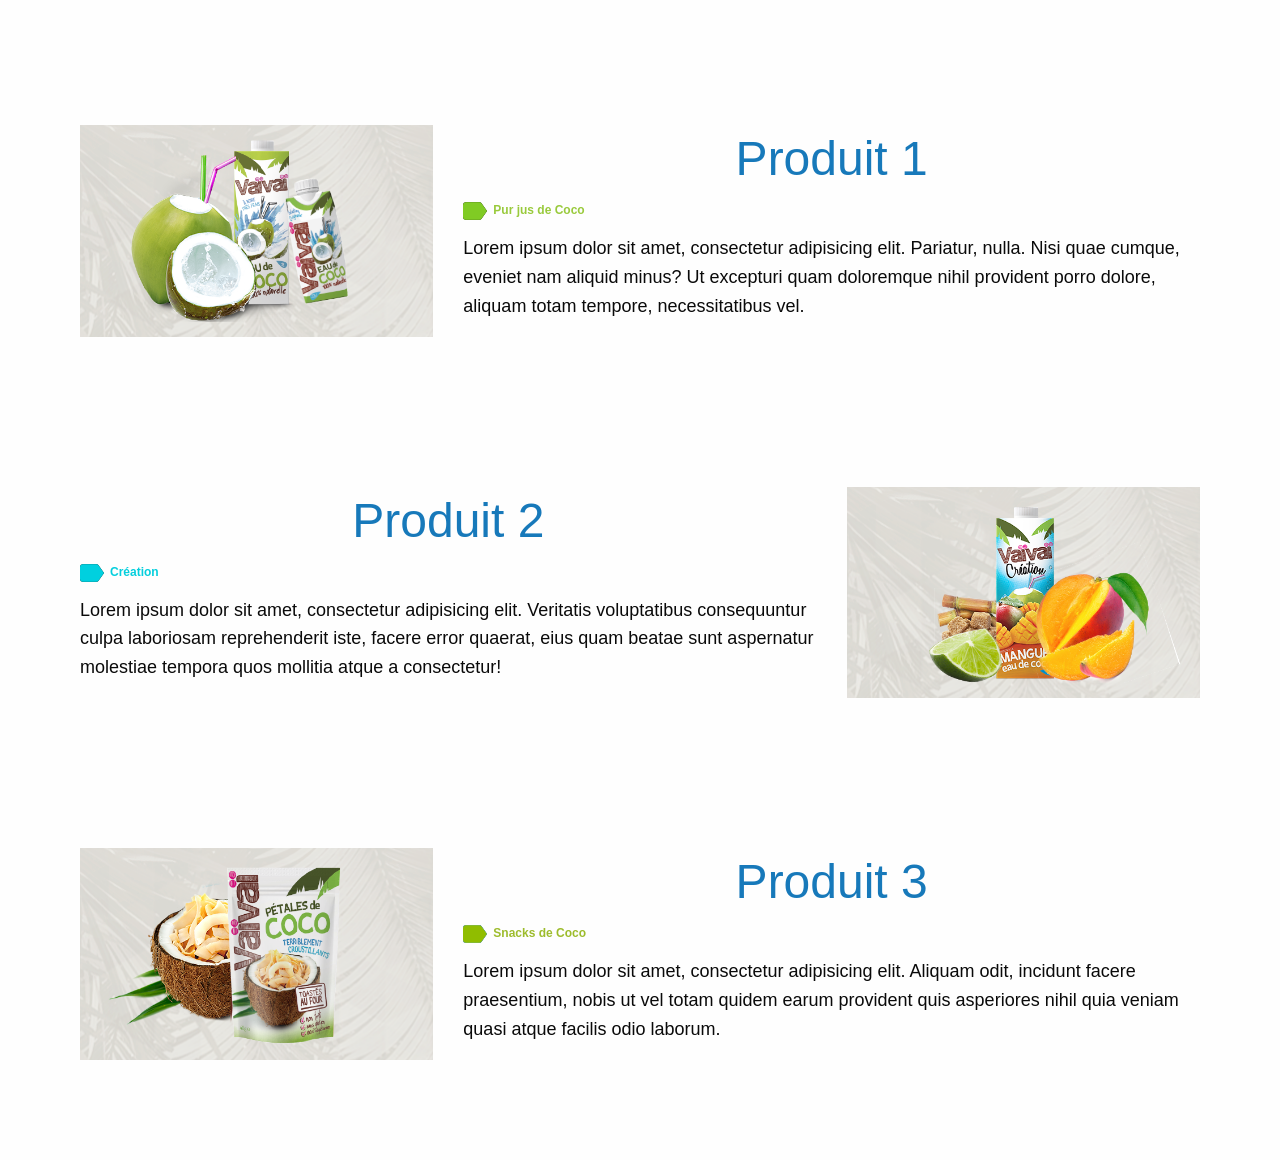
==== page_produits/index.html @ 3ae0cecc "Add files via upload" ====
<!DOCTYPE html>
<html lang="fr" >
	<head>
		<meta charset="utf-8" />
		<meta http-equiv="x-ua-compatible" content="ie=edge" >
		<meta name="viewport" content="width=device-width, initial-scale=1.0" />
		<title>Nos Produits à base de Noix de Coco</title>
		<link rel="stylesheet" href="styles/foundation.min.css" />
		<link rel="stylesheet" href="styles/style.css" />
	</head>
	<body>
	<header></header>
	<section id="main">
		<div class="row product">
			<div class="small-4 columns">
				<img src="images/EDC_naturelle.png" class="imageProduct" alt="Eau de Coco Naturelle" />
			</div>
			<div class="small-8 columns infosProduct">
				<a href="#" title="#"><h1 class="productTitle">Produit 1</h1></a>
				<img src="images/icones/tag_icon_purjuscoco.png" alt="pur jus de coco" class="iconeProduct" />
				<h2 id="purJusCocoProduct">Pur jus de Coco</h2>
				<p class="descriptionProduct">
					Lorem ipsum dolor sit amet, consectetur adipisicing elit. Pariatur, nulla. Nisi quae cumque, eveniet nam aliquid minus? Ut excepturi quam doloremque nihil provident porro dolore, aliquam totam tempore, necessitatibus vel.
				</p>
			</div>
		</div>
		<div class="row product">
			<div class="small-8 columns infosProduct">
				<a href="#" title="#"><h1 class="productTitle">Produit 2</h1></a>
				<img src="images/icones/tag_icon_creation.png" alt="Création" class="iconeProduct" />
				<h2 id="creationProduct">Création</h2>
				<p class="descriptionProduct">
					Lorem ipsum dolor sit amet, consectetur adipisicing elit. Veritatis voluptatibus consequuntur culpa laboriosam reprehenderit iste, facere error quaerat, eius quam beatae sunt aspernatur molestiae tempora quos mollitia atque a consectetur!
				</p>
			</div>
			<div class="small-4 columns">
				<img src="images/EDC_mangue.png" alt="Eau de Coco Mangue" class="imageProduct" />
			</div>
		</div>
		<div class="row product">
			<div class="small-4 columns">
				<img src="images/petales_coco.png" alt="Pétales de Coco" class="imageProduct" />
			</div>
			<div class="small-8 columns infosProduct">
				<a href="#" title="#"><h1 class="productTitle">Produit 3</h1></a>
				<img src="images/icones/tag_icon_snacksdecoco.png" alt="snacks de Coco" class="iconeProduct" />
				<h2 id="snacksDeCocoProduct">Snacks de Coco</h2>
				<p class="descriptionProduct">
					Lorem ipsum dolor sit amet, consectetur adipisicing elit. Aliquam odit, incidunt facere praesentium, nobis ut vel totam quidem earum provident quis asperiores nihil quia veniam quasi atque facilis odio laborum.
				</p>
			</div>
		</div>
		
		<!--Nouveau Bloc pour les autres produits
		
		<div class="row product">
			<div class="small-8 columns infosProduct">
				<a href="#" title="#" ><h1 class="productTitle">Nos autres produits</h1></a>
				<p class="descriptionProduct">
					Lorem ipsum dolor sit amet, consectetur adipisicing elit. Iusto labore illum nemo quisquam a, odio expedita cum excepturi, voluptate dolor quas. Fugiat omnis culpa cum rem, sint porro natus deserunt.
				</p>
			</div>
			<div class="small-4 columns">
				<img src="images/collection%202016.png" alt="Collection Coco" class="imageProduct" />
			</div>
		</div>
		
		-->
		
	</section>
	

	
	
	
	
	
	
		<script src="scripts/vendor/jquery.js"></script>
    <script src="scripts/vendor/what-input.js"></script>
    <script src="scripts/vendor/foundation.min.js"></script>
    <script>
      $(document).foundation();
    </script>
    
	</body>
</html>
---- page_produits/styles/style.css ----
/***************************

						MAIN

***************************/


#main{
	
}

.product{
	
	margin-top: 100px;
	margin-bottom: 75px;
	padding: 25px;
}

.productTitle{
	
	text-align: center;
	margin-bottom: 10px;
}

.descriptionProduct{
	
	font-size: 18px;
}

.imageProduct{
	
	padding: 15px;
	background: url(../images/Fond_blanc_decore_1.png);
}

.iconeProduct{
	
	float: left;
}

#purJusCocoProduct{
	
	margin-left: 30px;
	font-size: 12px;
	margin-bottom: 15px;
	color: #99ca3c;
	font-weight: bold;
}

#creationProduct{
	
	margin-left: 30px;
	font-size: 12px;
	margin-bottom: 15px;
	color: #04cfdd;
	font-weight: bold;
}

#snacksDeCocoProduct{
	
	margin-left: 30px;
	font-size: 12px;
	margin-bottom: 15px;
	color: #9dbc2c;
	font-weight: bold;
}
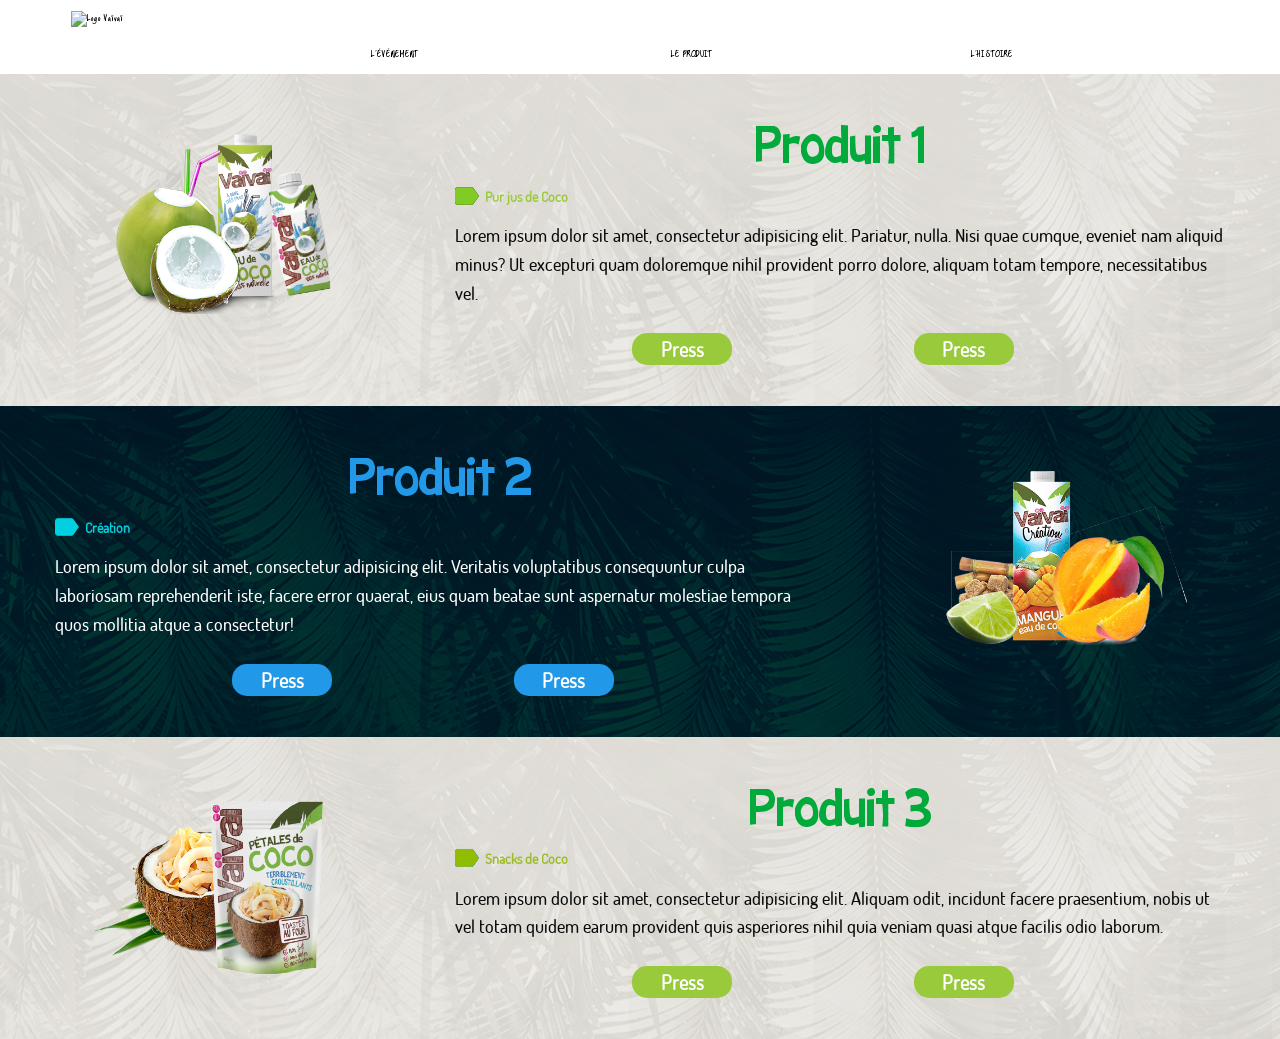
==== commit 5f477cc2: "Add files via upload" ====
--- a/page_produits/index.html
+++ b/page_produits/index.html
@@ -4,52 +4,81 @@
 		<meta charset="utf-8" />
 		<meta http-equiv="x-ua-compatible" content="ie=edge" >
 		<meta name="viewport" content="width=device-width, initial-scale=1.0" />
-		<title>Nos Produits à base de Noix de Coco</title>
+		<title>Nos Produits à base de Coco</title>
 		<link rel="stylesheet" href="styles/foundation.min.css" />
 		<link rel="stylesheet" href="styles/style.css" />
 	</head>
 	<body>
-	<header></header>
-	<section id="main">
-		<div class="row product">
-			<div class="small-4 columns">
-				<img src="images/EDC_naturelle.png" class="imageProduct" alt="Eau de Coco Naturelle" />
-			</div>
-			<div class="small-8 columns infosProduct">
-				<a href="#" title="#"><h1 class="productTitle">Produit 1</h1></a>
-				<img src="images/icones/tag_icon_purjuscoco.png" alt="pur jus de coco" class="iconeProduct" />
-				<h2 id="purJusCocoProduct">Pur jus de Coco</h2>
-				<p class="descriptionProduct">
-					Lorem ipsum dolor sit amet, consectetur adipisicing elit. Pariatur, nulla. Nisi quae cumque, eveniet nam aliquid minus? Ut excepturi quam doloremque nihil provident porro dolore, aliquam totam tempore, necessitatibus vel.
-				</p>
-			</div>
-		</div>
-		<div class="row product">
-			<div class="small-8 columns infosProduct">
-				<a href="#" title="#"><h1 class="productTitle">Produit 2</h1></a>
-				<img src="images/icones/tag_icon_creation.png" alt="Création" class="iconeProduct" />
-				<h2 id="creationProduct">Création</h2>
-				<p class="descriptionProduct">
-					Lorem ipsum dolor sit amet, consectetur adipisicing elit. Veritatis voluptatibus consequuntur culpa laboriosam reprehenderit iste, facere error quaerat, eius quam beatae sunt aspernatur molestiae tempora quos mollitia atque a consectetur!
-				</p>
-			</div>
-			<div class="small-4 columns">
-				<img src="images/EDC_mangue.png" alt="Eau de Coco Mangue" class="imageProduct" />
-			</div>
-		</div>
-		<div class="row product">
-			<div class="small-4 columns">
-				<img src="images/petales_coco.png" alt="Pétales de Coco" class="imageProduct" />
-			</div>
-			<div class="small-8 columns infosProduct">
-				<a href="#" title="#"><h1 class="productTitle">Produit 3</h1></a>
-				<img src="images/icones/tag_icon_snacksdecoco.png" alt="snacks de Coco" class="iconeProduct" />
-				<h2 id="snacksDeCocoProduct">Snacks de Coco</h2>
-				<p class="descriptionProduct">
-					Lorem ipsum dolor sit amet, consectetur adipisicing elit. Aliquam odit, incidunt facere praesentium, nobis ut vel totam quidem earum provident quis asperiores nihil quia veniam quasi atque facilis odio laborum.
-				</p>
-			</div>
-		</div>
+		<!--HEADER-->
+		<header>
+     <div class="title-bar" data-responsive-toggle="monmenu">
+       <button class="menu-icon" type=button data-toggle></button>
+       <div class="title-bar-title">VAIVAI</div>
+     </div>
+      <nav class="row" id="monmenu">
+        <ul class="menu">
+          <li class="columns medium-3"><a href="#" title="Page d'accueil"><img src="https://www.vaivai.fr/resources/t/firstPixel/assets/images/logo.png" alt="Logo Vaïvaï"></a></li>
+          <li class="columns medium-3 liens"><a href="#" title="événement">l'<span>é</span>vénement</a></li>
+          <li class="columns medium-3 liens"><a href="#">le <span>p</span>roduit</a></li>
+          <li class="columns medium-3 liens"><a href="#" title="histoire">l'<span>h</span>istoire</a></li>
+        </ul>
+    </header>
+    <!--MAIN-->
+		<section id="main">
+			<!--Product Structure 1-->
+			<section  class="imageFond1">
+				<div class="row product">
+						<div class="small-4 medium-4 large-4 columns">
+							<img src="images/EDC_naturelle.png" class="imageProduct" alt="Eau de Coco Naturelle" />
+						</div>
+						<div class="small-8 medium-8 large-8 columns infosProduct">
+							<a href="#" title="#"><h1 class="productTitle">Produit 1</h1></a>
+							<img src="images/icones/tag_icon_purjuscoco.png" alt="pur jus de coco" class="iconeProduct" />
+							<a href="#" title="Pur Jus de Coco"><h2 id="purJusCocoProduct">Pur jus de Coco</h2></a>
+							<p class="descriptionProduct">
+								Lorem ipsum dolor sit amet, consectetur adipisicing elit. Pariatur, nulla. Nisi quae cumque, eveniet nam aliquid minus? Ut excepturi quam doloremque nihil provident porro dolore, aliquam totam tempore, necessitatibus vel.
+							</p>
+							<a href="#" title="bouton"><p class="bouton">Press</p></a>
+							<a href="#" title="bouton"><p class="bouton">Press</p></a>
+						</div>
+					</div>	
+			</section>
+			<!--Product Structure 2-->
+			<section class="imageFond2">
+				<div class="row product">
+					<div class="small-8 medium-8 large-8 columns infosProduct">
+						<a href="#" title="#"><h1 class="productTitle2">Produit 2</h1></a>
+						<img src="images/icones/tag_icon_creation.png" alt="Création" class="iconeProduct" />
+						<a href="#" title="Création"><h2 id="creationProduct">Création</h2></a>
+						<p class="descriptionProduct2">
+							Lorem ipsum dolor sit amet, consectetur adipisicing elit. Veritatis voluptatibus consequuntur culpa laboriosam reprehenderit iste, facere error quaerat, eius quam beatae sunt aspernatur molestiae tempora quos mollitia atque a consectetur!
+						</p>
+						<a href="#" title="bouton"><p class="bouton2">Press</p></a>
+						<a href="#" title="bouton"><p class="bouton2">Press</p></a>
+					</div>
+					<div class="small-4 medium-4 large-4 columns">
+						<img src="images/EDC_mangue.png" alt="Eau de Coco Mangue" class="imageProduct" />
+					</div>
+				</div>
+			</section>
+			<!--Product Structure 1-->
+			<section class="imageFond3">
+				<div class="row product">
+					<div class="small-4 medium-4 large-4 columns">
+						<img src="images/petales_coco.png" alt="Pétales de Coco" class="imageProduct" />
+					</div>
+					<div class="small-8 medium-8 large-8 columns infosProduct">
+						<a href="#" title="#"><h1 class="productTitle">Produit 3</h1></a>
+						<img src="images/icones/tag_icon_snacksdecoco.png" alt="snacks de Coco" class="iconeProduct" />
+						<a href="#" title="Snacks de Coco"><h2 id="snacksDeCocoProduct">Snacks de Coco</h2></a>
+						<p class="descriptionProduct">
+							Lorem ipsum dolor sit amet, consectetur adipisicing elit. Aliquam odit, incidunt facere praesentium, nobis ut vel totam quidem earum provident quis asperiores nihil quia veniam quasi atque facilis odio laborum.
+						</p>
+						<a href="#" title="bouton"><p class="bouton">Press</p></a>
+						<a href="#" title="bouton"><p class="bouton">Press</p></a>
+					</div>
+				</div>
+			</section>
 		
 		<!--Nouveau Bloc pour les autres produits
 		
--- a/page_produits/styles/style.css
+++ b/page_produits/styles/style.css
@@ -1,36 +1,169 @@
+/*************
+
+		ALL
+
+**************/
+
+
+
+@font-face{
+	
+	font-family: 'alamain';
+	src: url('fonts/alamain1.ttf');
+}
+
+@font-face{
+	
+	font-family: 'Big Bimbo NC';
+	src: url('fonts/Big Bimbo NC.ttf');
+}
+
+@font-face{
+	
+	font-family: 'MissRooster';
+	src: url('fonts/MissRooster-Regular.otf');
+}
+
+@font-face{
+	
+	font-family: 'helvetica-normal';
+	src: url('fonts/helvetica-normal-588f427f40bdd.ttf');
+}
+
+@font-face{
+	
+	font-family: 'Raleway-Medium';
+	src: url('fonts/Raleway-Medium.ttf');
+}
+
+@font-face{
+	
+	font-family: 'Raleway-Regular';
+	src: url('fonts/Raleway-Regular.ttf');
+}
+
+@font-face{
+	
+	font-family: 'Raleway-Light';
+	src: url('fonts/Raleway-Light.ttf');
+}
+
+@font-face{
+	
+	font-family: 'TerminalDosis-Light';
+	src: url('fonts/TerminalDosis-Light.ttf');
+}
+
+@font-face{
+	
+	font-family: 'TerminalDosis-Medium';
+	src: url('fonts/TerminalDosis-Medium.ttf');
+}
+
+@font-face{
+	
+	font-family: 'TerminalDosis-Regular';
+	src: url('fonts/TerminalDosis-VaivaiRegular.ttf');
+}
+
+
+@font-face{
+	
+	font-family: 'Vaivai-font';
+	src: url('fonts/Vaivai Handwritting Regular Mac.ttf');
+}
+
+
+/********
+
+HEADER
+
+*********/
+
+li.liens{
+  text-transform: uppercase;
+  margin-top:3%;
+}
+
+header{
+  background:#ffffff;
+}
+
+ul.menu li a{
+  color:#000000;
+}
+
+header{
+	
+	font-family: 'Vaivai-font';
+}
+
 /***************************
 
 						MAIN
 
 ***************************/
 
-
-#main{
-	
+.imageFond1{
+	background: url(../images/Fond_blanc_decore_1.png);
+	background-size: auto;
+}
+
+.imageFond2{
+	background: url(../images/Fond_communaute.png);
+	background-size: auto;
+}
+
+.imageFond3{
+	background: url(../images/Fond_blanc_decore_1.png);
+	background-size: auto;
 }
 
 .product{
 	
-	margin-top: 100px;
-	margin-bottom: 75px;
+	padding-top: 25px;
+	padding-bottom: 25px;
+}
+
+.productTitle{
+	
+	text-align: center;
+	margin-top: 10px;
+	margin-bottom: 10px;
+	font-family: 'Big Bimbo NC', sans-serif;
+	color: #01aa3a;
+}
+
+.productTitle2{
+	
+	text-align: center;
+	margin-top: 10px;
+	margin-bottom: 10px;
+	font-family: 'Big Bimbo NC', sans-serif;
+	color: #2199e8;
+}
+
+.descriptionProduct{
+	
+	font-size: 18px;
+	font-family: 'TerminalDosis-Medium', 'helvetica-normal', 'Arial', sans-serif;
+	margin-bottom: 25px;
+}
+
+.descriptionProduct2{
+	
+	font-size: 18px;
+	color: #ffffff;
+	font-family: 'TerminalDosis-Medium', 'helvetica-normal', 'Arial', sans-serif;
+	margin-bottom: 25px;
+}
+
+.imageProduct{
+	
+	margin-top: 10px;
 	padding: 25px;
-}
-
-.productTitle{
-	
-	text-align: center;
-	margin-bottom: 10px;
-}
-
-.descriptionProduct{
-	
-	font-size: 18px;
-}
-
-.imageProduct{
-	
-	padding: 15px;
-	background: url(../images/Fond_blanc_decore_1.png);
+	background: url(../images/plantation.jpg);
+	border-radius: 150px;
 }
 
 .iconeProduct{
@@ -41,26 +174,57 @@
 #purJusCocoProduct{
 	
 	margin-left: 30px;
-	font-size: 12px;
 	margin-bottom: 15px;
 	color: #99ca3c;
+	font-family: 'TerminalDosis-Regular', sans-serif;
+	font-size: 14px;
 	font-weight: bold;
 }
 
 #creationProduct{
 	
 	margin-left: 30px;
-	font-size: 12px;
 	margin-bottom: 15px;
 	color: #04cfdd;
+	font-family: 'TerminalDosis-Regular', sans-serif;
+	font-size: 14px;
 	font-weight: bold;
 }
 
 #snacksDeCocoProduct{
 	
 	margin-left: 30px;
-	font-size: 12px;
 	margin-bottom: 15px;
 	color: #9dbc2c;
-	font-weight: bold;
-}
+	font-family: 'TerminalDosis-Regular', sans-serif;
+	font-size: 14px;
+	font-weight: bold;
+}
+
+.bouton{
+	
+	display: inline-block;
+	margin-left: 23%;
+	font-family: 'TerminalDosis-Regular', 'helvetica-normal', 'Arial', sans-serif;
+	font-size: 20px;
+	font-weight: bold;
+	color: #ffffff;
+	width: 100px;
+	text-align: center;
+	background: #99ca3c;
+	border-radius: 15px;
+}
+
+.bouton2{
+	
+	display: inline-block;
+	margin-left: 23%;
+	font-family: 'TerminalDosis-Regular', 'helvetica-normal', 'Arial', sans-serif;
+	font-size: 20px;
+	font-weight: bold;
+	color: #ffffff;
+	width: 100px;
+	text-align: center;
+	background: #2199e8;
+	border-radius: 15px;
+}
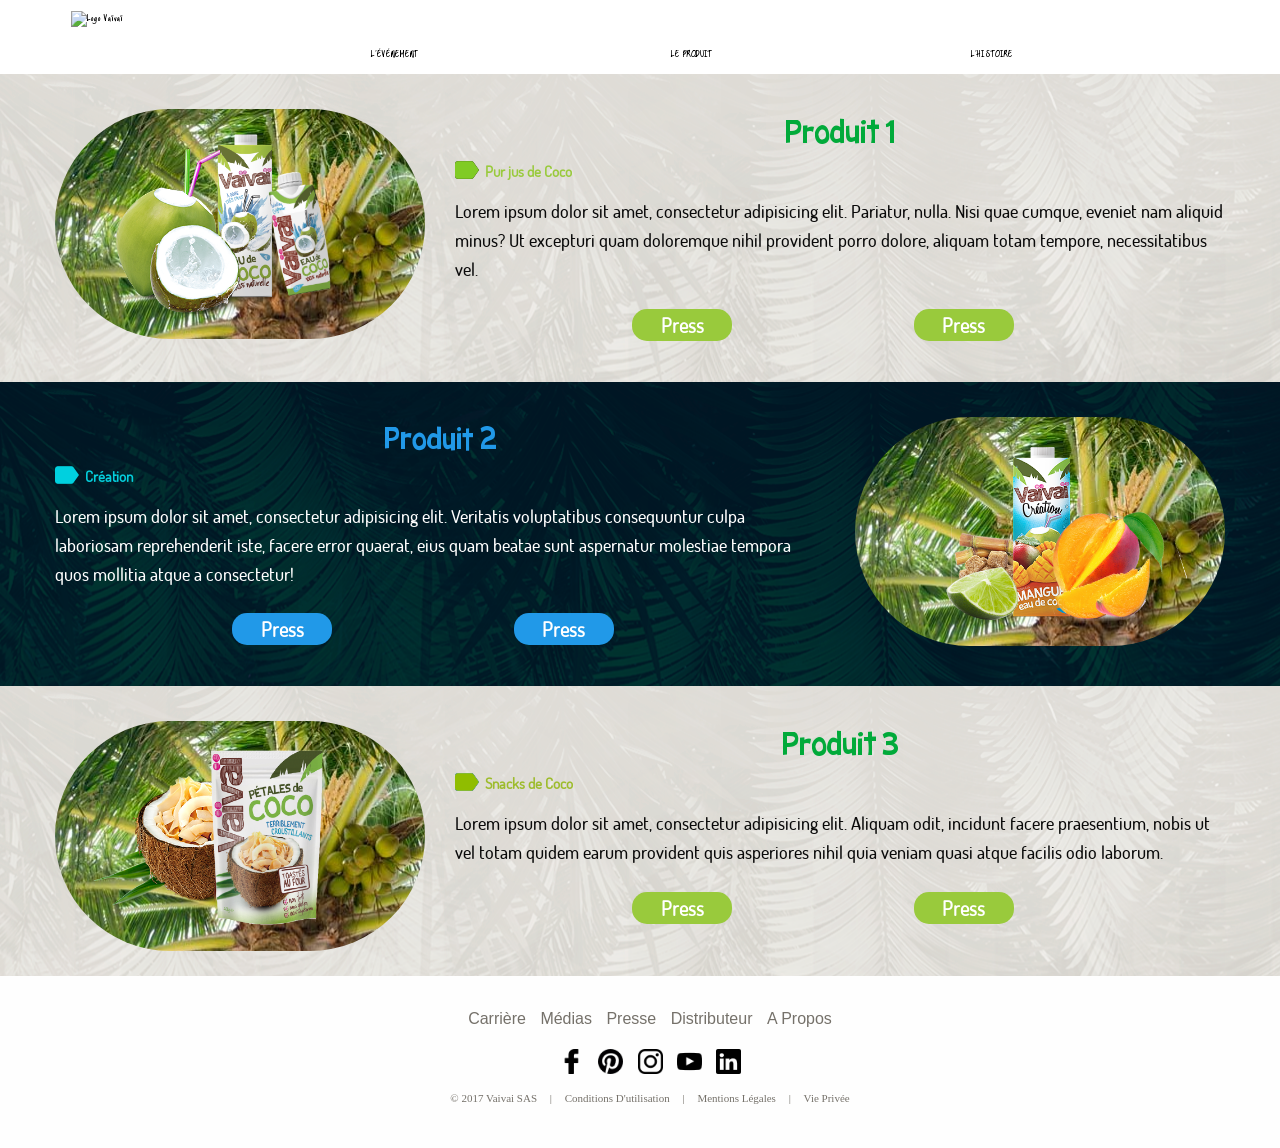
==== commit 57c33f48: "Add files via upload" ====
--- a/page_produits/index.html
+++ b/page_produits/index.html
@@ -28,9 +28,11 @@
 			<!--Product Structure 1-->
 			<section  class="imageFond1">
 				<div class="row product">
+						<!--partie 1-->
 						<div class="small-4 medium-4 large-4 columns">
 							<img src="images/EDC_naturelle.png" class="imageProduct" alt="Eau de Coco Naturelle" />
 						</div>
+						<!--partie 2-->
 						<div class="small-8 medium-8 large-8 columns infosProduct">
 							<a href="#" title="#"><h1 class="productTitle">Produit 1</h1></a>
 							<img src="images/icones/tag_icon_purjuscoco.png" alt="pur jus de coco" class="iconeProduct" />
@@ -46,6 +48,7 @@
 			<!--Product Structure 2-->
 			<section class="imageFond2">
 				<div class="row product">
+					<!--partie 1-->
 					<div class="small-8 medium-8 large-8 columns infosProduct">
 						<a href="#" title="#"><h1 class="productTitle2">Produit 2</h1></a>
 						<img src="images/icones/tag_icon_creation.png" alt="Création" class="iconeProduct" />
@@ -56,6 +59,7 @@
 						<a href="#" title="bouton"><p class="bouton2">Press</p></a>
 						<a href="#" title="bouton"><p class="bouton2">Press</p></a>
 					</div>
+					<!--partie 2-->
 					<div class="small-4 medium-4 large-4 columns">
 						<img src="images/EDC_mangue.png" alt="Eau de Coco Mangue" class="imageProduct" />
 					</div>
@@ -64,9 +68,11 @@
 			<!--Product Structure 1-->
 			<section class="imageFond3">
 				<div class="row product">
+					<!--partie 1-->
 					<div class="small-4 medium-4 large-4 columns">
 						<img src="images/petales_coco.png" alt="Pétales de Coco" class="imageProduct" />
 					</div>
+					<!--partie 2-->
 					<div class="small-8 medium-8 large-8 columns infosProduct">
 						<a href="#" title="#"><h1 class="productTitle">Produit 3</h1></a>
 						<img src="images/icones/tag_icon_snacksdecoco.png" alt="snacks de Coco" class="iconeProduct" />
@@ -79,38 +85,37 @@
 					</div>
 				</div>
 			</section>
-		
-		<!--Nouveau Bloc pour les autres produits
-		
-		<div class="row product">
-			<div class="small-8 columns infosProduct">
-				<a href="#" title="#" ><h1 class="productTitle">Nos autres produits</h1></a>
-				<p class="descriptionProduct">
-					Lorem ipsum dolor sit amet, consectetur adipisicing elit. Iusto labore illum nemo quisquam a, odio expedita cum excepturi, voluptate dolor quas. Fugiat omnis culpa cum rem, sint porro natus deserunt.
-				</p>
-			</div>
-			<div class="small-4 columns">
-				<img src="images/collection%202016.png" alt="Collection Coco" class="imageProduct" />
-			</div>
-		</div>
-		
-		-->
-		
-	</section>
-	
-
-	
-	
-	
-	
-	
-	
+		</section>
+		<footer id="footer">
+      <ul class="footer">
+        <li><a href="#" title="carrière">carrière</a></li>
+        <li><a href="#" title="média">Médias</a></li>
+        <li><a href="#" title="presse">Presse</a></li>
+        <li><a href="#" title="distributeur">Distributeur</a></li>
+        <li><a href="#" title="a propos">A Propos</a></li>
+      </ul>
+      <ul class="reseauxSociaux">
+        <li><a href="https://www.facebook.com/vaivaifrance" title="facebook vaivai"><img src="images/Logos/facebook-logo.png" alt="logo facebook"></a></li>
+        <li><a href="https://fr.pinterest.com/vaivai/"><img src="images/Logos/pinterest-logotype.png" alt="logo pinterest"></a></li>
+        <li><a href="https://www.instagram.com/vaivaiconnexion/"><img src="images/Logos/instagram-logo.png" alt="instagram logo"></a></li>
+        <li><a href="https://www.youtube.com/user/Vaivaiconnexion"><img src="images/Logos/youtube-symbol.png" alt="logo youtube"></a></li>
+        <li><a href="https://www.linkedin.com/company/va-va-/"><img src="images/Logos/linkedin-logo.png" alt="logo linkedin"></a></li>
+      </ul>
+      <ul class="footer autresLiens">
+      	<li><a href="#">© 2017 Vaivai SAS</a></li>
+        <li>|</li>
+        <li><a href="#" title="Conditions d'utilisation">Conditions d'utilisation</a></li>
+        <li>|</li>
+        <li><a href="#" title="Mentions légales">mentions légales</a></li>
+        <li>|</li>
+        <li><a href="#" title="Vie privée">Vie privée</a></li>
+      </ul>
+  	</footer>
 		<script src="scripts/vendor/jquery.js"></script>
-    <script src="scripts/vendor/what-input.js"></script>
-    <script src="scripts/vendor/foundation.min.js"></script>
-    <script>
-      $(document).foundation();
-    </script>
-    
+  	<script src="scripts/vendor/what-input.js"></script>
+  	<script src="scripts/vendor/foundation.min.js"></script>
+		<script>
+			$(document).foundation();
+		</script>
 	</body>
 </html>
--- a/page_produits/styles/style.css
+++ b/page_produits/styles/style.css
@@ -130,6 +130,7 @@
 	text-align: center;
 	margin-top: 10px;
 	margin-bottom: 10px;
+	font-size: 30px;
 	font-family: 'Big Bimbo NC', sans-serif;
 	color: #01aa3a;
 }
@@ -139,6 +140,7 @@
 	text-align: center;
 	margin-top: 10px;
 	margin-bottom: 10px;
+	font-size: 28px;
 	font-family: 'Big Bimbo NC', sans-serif;
 	color: #2199e8;
 }
@@ -162,7 +164,7 @@
 	
 	margin-top: 10px;
 	padding: 25px;
-	background: url(../images/plantation.jpg);
+	background: url(../images/coco.jpg);
 	border-radius: 150px;
 }
 
@@ -177,7 +179,7 @@
 	margin-bottom: 15px;
 	color: #99ca3c;
 	font-family: 'TerminalDosis-Regular', sans-serif;
-	font-size: 14px;
+	font-size: 15px;
 	font-weight: bold;
 }
 
@@ -187,7 +189,7 @@
 	margin-bottom: 15px;
 	color: #04cfdd;
 	font-family: 'TerminalDosis-Regular', sans-serif;
-	font-size: 14px;
+	font-size: 15px;
 	font-weight: bold;
 }
 
@@ -197,7 +199,7 @@
 	margin-bottom: 15px;
 	color: #9dbc2c;
 	font-family: 'TerminalDosis-Regular', sans-serif;
-	font-size: 14px;
+	font-size: 15px;
 	font-weight: bold;
 }
 
@@ -227,4 +229,46 @@
 	text-align: center;
 	background: #2199e8;
 	border-radius: 15px;
-}+}
+
+
+/******************
+
+			FOOTER
+
+*******************/
+
+footer{
+  text-align:center;
+  text-transform:Capitalize;
+	padding-top: 30px;
+	padding-bottom: 25px;
+}
+
+ul.footer li, ul.reseauxSociaux li{
+  display:inline-block;
+  margin-right:5px;
+  margin-left:5px;
+  color:#75716a;
+}
+
+ul.footer li a{
+  text-decoration:none;
+  color:#75716a;
+}
+
+.autresLiens{
+  font-size:11px;
+  font-family:Dosis;
+}
+ul.reseauxSociaux li a img{
+  height:25px;
+}
+
+h1{
+  font-size:20px;
+}
+
+p{
+  font-size:15px;
+}
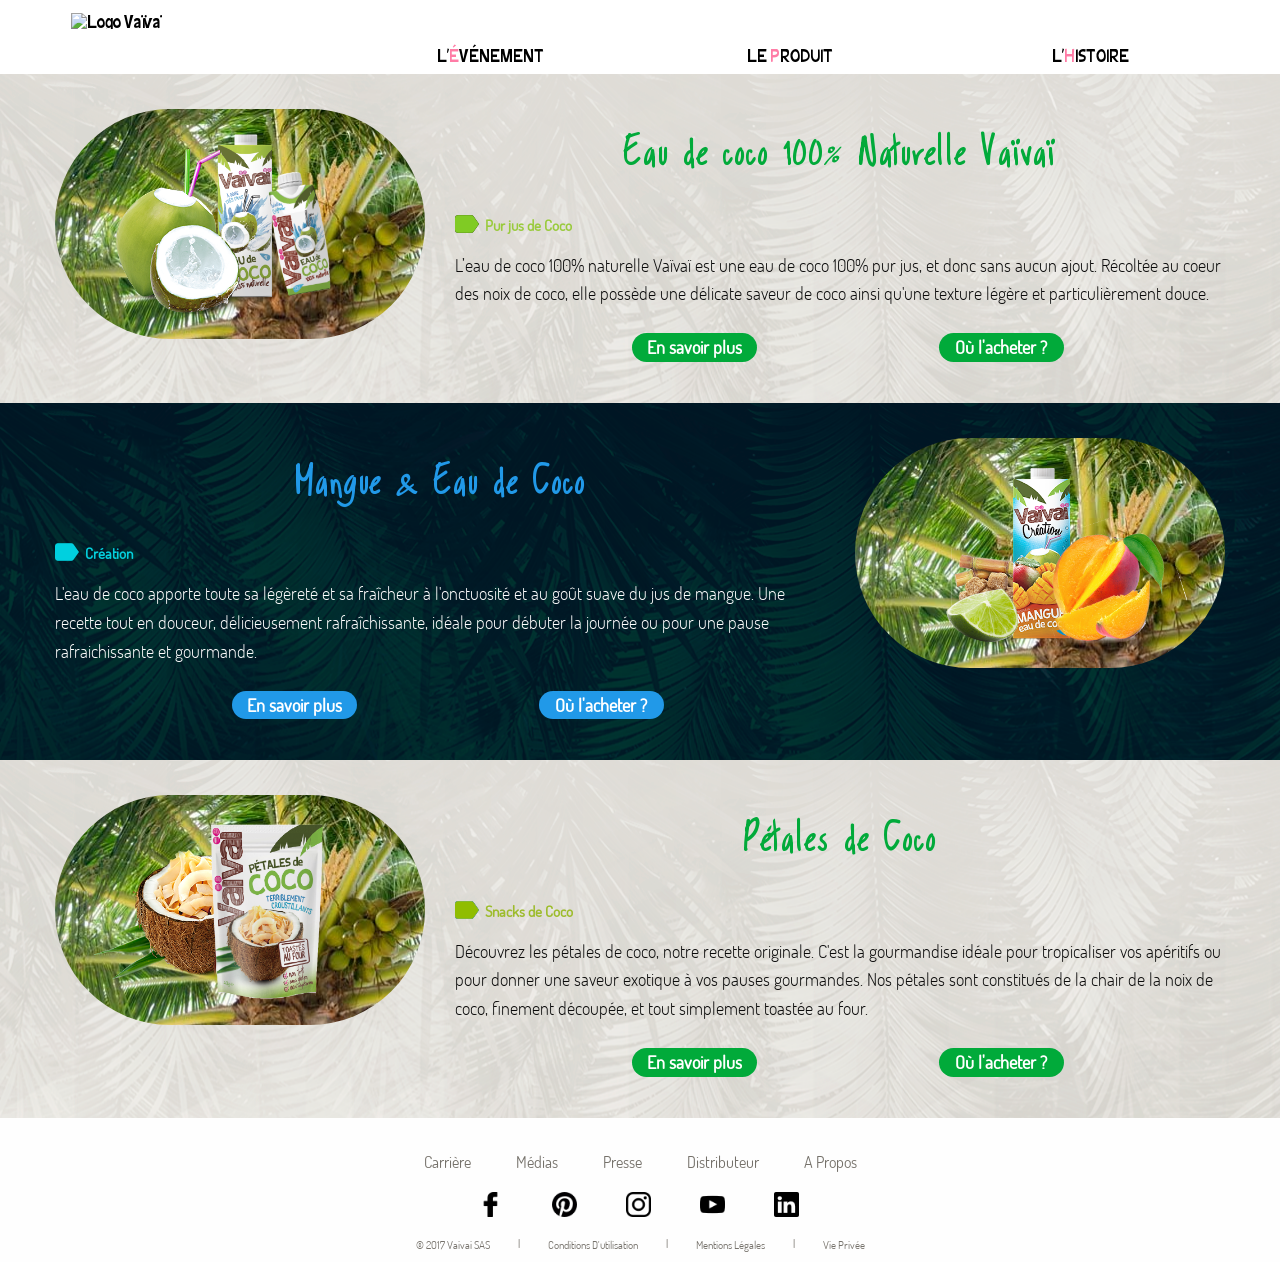
==== commit 5576f0b9: "Add files via upload" ====
--- a/page_produits/index.html
+++ b/page_produits/index.html
@@ -34,14 +34,14 @@
 						</div>
 						<!--partie 2-->
 						<div class="small-8 medium-8 large-8 columns infosProduct">
-							<a href="#" title="#"><h1 class="productTitle">Produit 1</h1></a>
-							<img src="images/icones/tag_icon_purjuscoco.png" alt="pur jus de coco" class="iconeProduct" />
+							<a href="#" title="#"><h1 class="productTitle">Eau de coco 100% Naturelle Vaïvaï</h1></a>
+							<img src="images/icones/tag_icon_purjuscoco.png" alt="pur jus de coco" class=" iconeProduct" />
 							<a href="#" title="Pur Jus de Coco"><h2 id="purJusCocoProduct">Pur jus de Coco</h2></a>
 							<p class="descriptionProduct">
-								Lorem ipsum dolor sit amet, consectetur adipisicing elit. Pariatur, nulla. Nisi quae cumque, eveniet nam aliquid minus? Ut excepturi quam doloremque nihil provident porro dolore, aliquam totam tempore, necessitatibus vel.
+								L’eau de coco 100% naturelle Vaïvaï est une eau de coco 100% pur jus, et donc sans aucun ajout. Récoltée au coeur des noix de coco, elle possède une délicate saveur de coco ainsi qu'une texture légère et particulièrement douce.
 							</p>
-							<a href="#" title="bouton"><p class="bouton">Press</p></a>
-							<a href="#" title="bouton"><p class="bouton">Press</p></a>
+							<a href="#" title="bouton"><p class="bouton">En savoir plus</p></a>
+							<a href="#" title="bouton"><p class="bouton">Où l'acheter ?</p></a>
 						</div>
 					</div>	
 			</section>
@@ -50,14 +50,14 @@
 				<div class="row product">
 					<!--partie 1-->
 					<div class="small-8 medium-8 large-8 columns infosProduct">
-						<a href="#" title="#"><h1 class="productTitle2">Produit 2</h1></a>
+						<a href="#" title="#"><h1 class="productTitle2">Mangue & Eau de Coco</h1></a>
 						<img src="images/icones/tag_icon_creation.png" alt="Création" class="iconeProduct" />
 						<a href="#" title="Création"><h2 id="creationProduct">Création</h2></a>
 						<p class="descriptionProduct2">
-							Lorem ipsum dolor sit amet, consectetur adipisicing elit. Veritatis voluptatibus consequuntur culpa laboriosam reprehenderit iste, facere error quaerat, eius quam beatae sunt aspernatur molestiae tempora quos mollitia atque a consectetur!
+							L'eau de coco apporte toute sa légèreté et sa fraîcheur à l'onctuosité et au goût suave du jus de mangue. Une recette tout en douceur, délicieusement rafraîchissante, idéale pour débuter la journée ou pour une pause rafraichissante et gourmande.
 						</p>
-						<a href="#" title="bouton"><p class="bouton2">Press</p></a>
-						<a href="#" title="bouton"><p class="bouton2">Press</p></a>
+						<a href="#" title="bouton"><p class="bouton2">En savoir plus</p></a>
+						<a href="#" title="bouton"><p class="bouton2">Où l'acheter ?</p></a>
 					</div>
 					<!--partie 2-->
 					<div class="small-4 medium-4 large-4 columns">
@@ -74,35 +74,37 @@
 					</div>
 					<!--partie 2-->
 					<div class="small-8 medium-8 large-8 columns infosProduct">
-						<a href="#" title="#"><h1 class="productTitle">Produit 3</h1></a>
+						<a href="#" title="#"><h1 class="productTitle">Pétales de Coco</h1></a>
 						<img src="images/icones/tag_icon_snacksdecoco.png" alt="snacks de Coco" class="iconeProduct" />
 						<a href="#" title="Snacks de Coco"><h2 id="snacksDeCocoProduct">Snacks de Coco</h2></a>
 						<p class="descriptionProduct">
-							Lorem ipsum dolor sit amet, consectetur adipisicing elit. Aliquam odit, incidunt facere praesentium, nobis ut vel totam quidem earum provident quis asperiores nihil quia veniam quasi atque facilis odio laborum.
+							Découvrez les pétales de coco, notre recette originale. C'est la gourmandise idéale pour tropicaliser vos apéritifs ou pour donner une saveur exotique à vos pauses gourmandes. Nos pétales sont constitués de la chair de la noix de coco, finement découpée, et tout simplement toastée au four.
 						</p>
-						<a href="#" title="bouton"><p class="bouton">Press</p></a>
-						<a href="#" title="bouton"><p class="bouton">Press</p></a>
+						<a href="#" title="bouton"><p class="bouton">En savoir plus</p></a>
+						<a href="#" title="bouton"><p class="bouton">Où l'acheter ?</p></a>
 					</div>
 				</div>
 			</section>
 		</section>
-		<footer id="footer">
-      <ul class="footer">
+		<div class="clearBoth"></div>
+		<!--FOOTER-->
+		<footer id="footer text-center row">
+      <ul class="footer menu columns small-12">
         <li><a href="#" title="carrière">carrière</a></li>
         <li><a href="#" title="média">Médias</a></li>
         <li><a href="#" title="presse">Presse</a></li>
         <li><a href="#" title="distributeur">Distributeur</a></li>
         <li><a href="#" title="a propos">A Propos</a></li>
       </ul>
-      <ul class="reseauxSociaux">
+      <ul class=" footer reseauxSociaux menu columns small-12">
         <li><a href="https://www.facebook.com/vaivaifrance" title="facebook vaivai"><img src="images/Logos/facebook-logo.png" alt="logo facebook"></a></li>
         <li><a href="https://fr.pinterest.com/vaivai/"><img src="images/Logos/pinterest-logotype.png" alt="logo pinterest"></a></li>
         <li><a href="https://www.instagram.com/vaivaiconnexion/"><img src="images/Logos/instagram-logo.png" alt="instagram logo"></a></li>
         <li><a href="https://www.youtube.com/user/Vaivaiconnexion"><img src="images/Logos/youtube-symbol.png" alt="logo youtube"></a></li>
         <li><a href="https://www.linkedin.com/company/va-va-/"><img src="images/Logos/linkedin-logo.png" alt="logo linkedin"></a></li>
       </ul>
-      <ul class="footer autresLiens">
-      	<li><a href="#">© 2017 Vaivai SAS</a></li>
+      <ul class="footer autresLiens menu columns small-12">
+        <li><a href="#">© 2017 Vaivai SAS</a></li>
         <li>|</li>
         <li><a href="#" title="Conditions d'utilisation">Conditions d'utilisation</a></li>
         <li>|</li>
@@ -110,7 +112,8 @@
         <li>|</li>
         <li><a href="#" title="Vie privée">Vie privée</a></li>
       </ul>
-  	</footer>
+    </footer>
+    <!-- JS -->
 		<script src="scripts/vendor/jquery.js"></script>
   	<script src="scripts/vendor/what-input.js"></script>
   	<script src="scripts/vendor/foundation.min.js"></script>
--- a/page_produits/styles/style.css
+++ b/page_produits/styles/style.css
@@ -73,6 +73,10 @@
 	src: url('fonts/Vaivai Handwritting Regular Mac.ttf');
 }
 
+.clearBoth{
+	
+	clear: both;
+}
 
 /********
 
@@ -82,7 +86,10 @@
 
 li.liens{
   text-transform: uppercase;
-  margin-top:3%;
+  padding-top:3%;
+	text-align: center;
+	margin-left: auto;
+	margin-right: auto;
 }
 
 header{
@@ -90,12 +97,34 @@
 }
 
 ul.menu li a{
+	
   color:#000000;
 }
 
 header{
 	
-	font-family: 'Vaivai-font';
+	font-family: 'Big Bimbo NC';
+}
+
+span{
+  color:#ff7ca6;
+}
+
+/* hover sur le menu */
+
+#monmenu ul li:hover a{
+	
+	color : #fa1978;
+}
+
+#monmenu ul .liens:hover{
+	
+	padding-top: 2.85%;		
+	padding-bottom: 2.85%;
+	background: #F9F9F9;
+	text-align: center;
+	margin-left: auto;
+	margin-right: auto;
 }
 
 /***************************
@@ -130,8 +159,8 @@
 	text-align: center;
 	margin-top: 10px;
 	margin-bottom: 10px;
-	font-size: 30px;
-	font-family: 'Big Bimbo NC', sans-serif;
+	font-size: 68px;
+	font-family: 'Vaivai-font', 'Big Bimbo NC', sans-serif;
 	color: #01aa3a;
 }
 
@@ -140,15 +169,15 @@
 	text-align: center;
 	margin-top: 10px;
 	margin-bottom: 10px;
-	font-size: 28px;
-	font-family: 'Big Bimbo NC', sans-serif;
+	font-size: 68px;
+	font-family: 'Vaivai-font', 'Big Bimbo NC', sans-serif;
 	color: #2199e8;
 }
 
 .descriptionProduct{
 	
 	font-size: 18px;
-	font-family: 'TerminalDosis-Medium', 'helvetica-normal', 'Arial', sans-serif;
+	font-family: 'TerminalDosis-Light', 'helvetica-normal', 'Arial', sans-serif;
 	margin-bottom: 25px;
 }
 
@@ -156,7 +185,7 @@
 	
 	font-size: 18px;
 	color: #ffffff;
-	font-family: 'TerminalDosis-Medium', 'helvetica-normal', 'Arial', sans-serif;
+	font-family: 'TerminalDosis-Light', 'helvetica-normal', 'Arial', sans-serif;
 	margin-bottom: 25px;
 }
 
@@ -208,12 +237,12 @@
 	display: inline-block;
 	margin-left: 23%;
 	font-family: 'TerminalDosis-Regular', 'helvetica-normal', 'Arial', sans-serif;
-	font-size: 20px;
+	font-size: 18px;
 	font-weight: bold;
 	color: #ffffff;
-	width: 100px;
-	text-align: center;
-	background: #99ca3c;
+	width: 125px;
+	text-align: center;
+	background: #01aa3a;
 	border-radius: 15px;
 }
 
@@ -222,15 +251,26 @@
 	display: inline-block;
 	margin-left: 23%;
 	font-family: 'TerminalDosis-Regular', 'helvetica-normal', 'Arial', sans-serif;
-	font-size: 20px;
+	font-size: 18px;
 	font-weight: bold;
 	color: #ffffff;
-	width: 100px;
+	width: 125px;
 	text-align: center;
 	background: #2199e8;
 	border-radius: 15px;
 }
 
+/* hover bouton */
+
+.bouton:hover{
+	
+	background: #01893A;
+}
+
+.bouton2:hover{
+	
+	background: #2177E9;
+}
 
 /******************
 
@@ -241,8 +281,8 @@
 footer{
   text-align:center;
   text-transform:Capitalize;
-	padding-top: 30px;
-	padding-bottom: 25px;
+  margin-top:25px;
+  margin-bottom:45px;
 }
 
 ul.footer li, ul.reseauxSociaux li{
@@ -257,18 +297,27 @@
   color:#75716a;
 }
 
+
+footer .menu{
+	
+	font-family: 'TerminalDosis-Regular';
+}
+
 .autresLiens{
   font-size:11px;
-  font-family:Dosis;
-}
+  font-family: 'TerminalDosis-Medium';
+}
+
 ul.reseauxSociaux li a img{
   height:25px;
 }
 
-h1{
-  font-size:20px;
-}
-
-p{
-  font-size:15px;
-}
+ul.footer{
+  padding-top:0;
+  padding-bottom:0;
+  
+}
+
+section.fondCinq{
+  background:#01aa3a;
+}
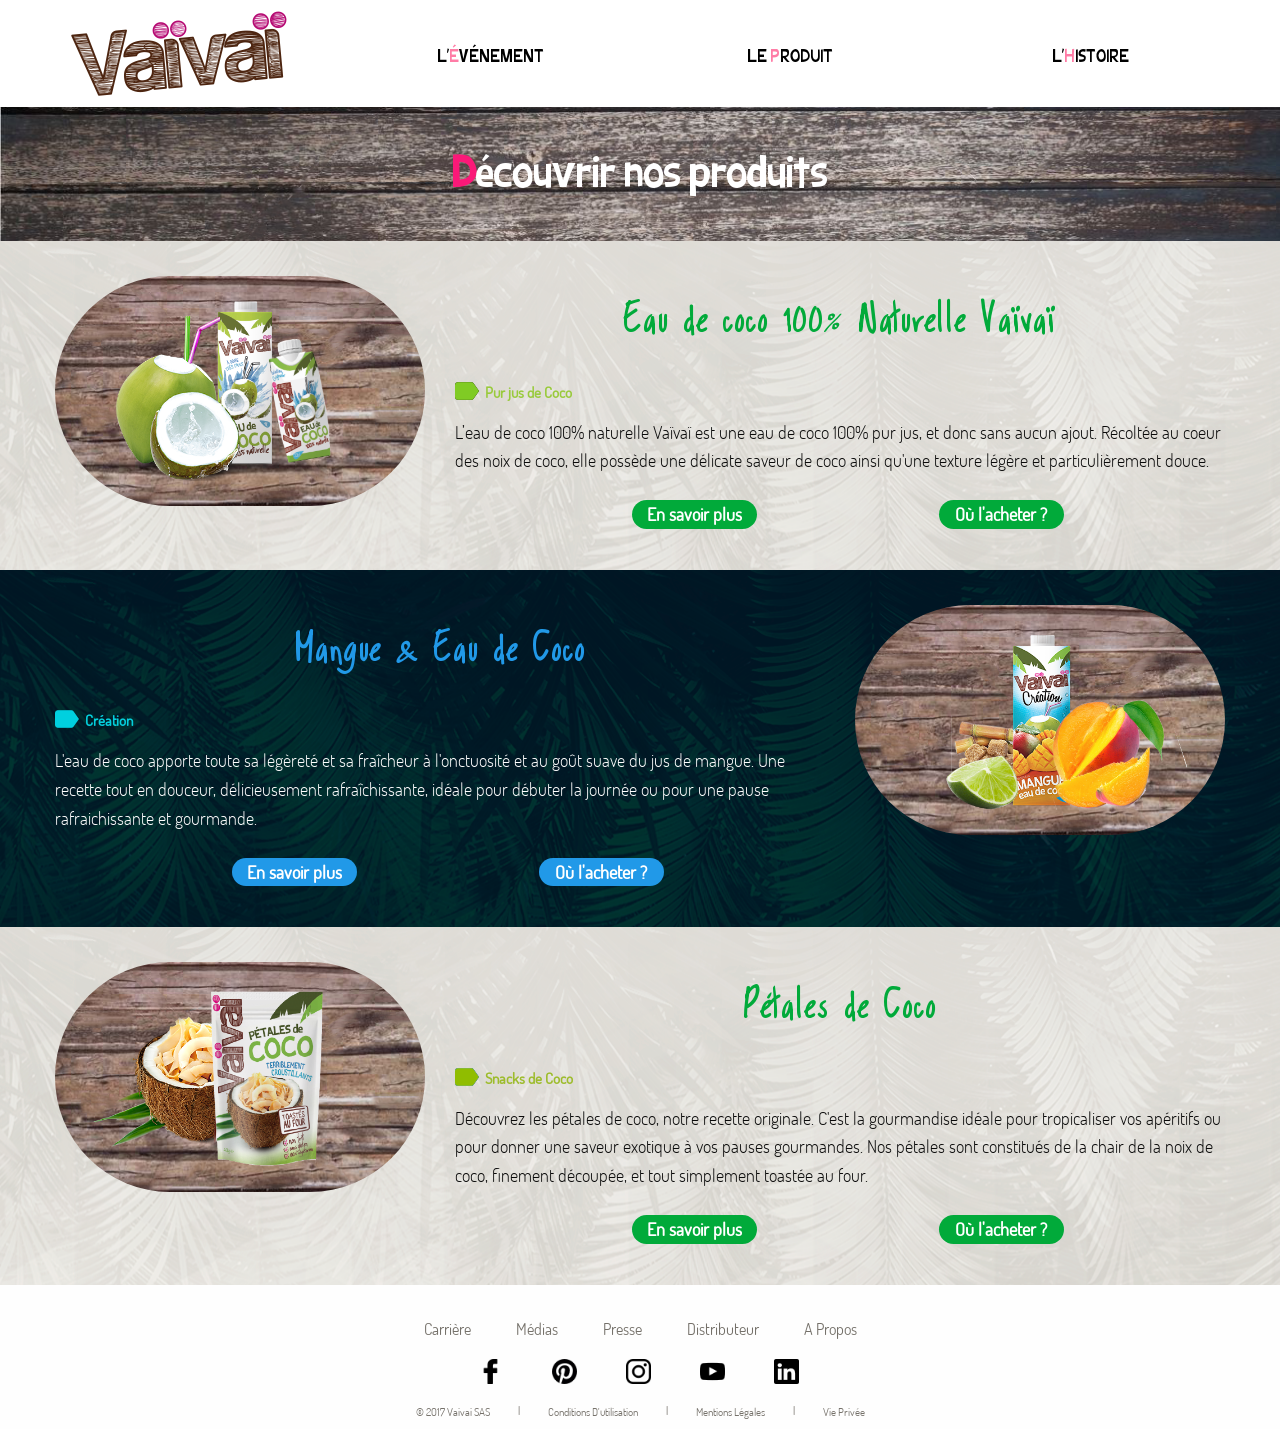
==== commit 1f3a81c1: "Add files via upload" ====
--- a/page_produits/index.html
+++ b/page_produits/index.html
@@ -17,7 +17,7 @@
      </div>
       <nav class="row" id="monmenu">
         <ul class="menu">
-          <li class="columns medium-3"><a href="#" title="Page d'accueil"><img src="https://www.vaivai.fr/resources/t/firstPixel/assets/images/logo.png" alt="Logo Vaïvaï"></a></li>
+          <li class="columns medium-3"><a href="#" title="Page d'accueil"><img src="images/Logos/vaivailogo.png" alt="Logo Vaïvaï"></a></li>
           <li class="columns medium-3 liens"><a href="#" title="événement">l'<span>é</span>vénement</a></li>
           <li class="columns medium-3 liens"><a href="#">le <span>p</span>roduit</a></li>
           <li class="columns medium-3 liens"><a href="#" title="histoire">l'<span>h</span>istoire</a></li>
@@ -25,15 +25,22 @@
     </header>
     <!--MAIN-->
 		<section id="main">
+			<section class="imageFond1">
+				<div class="row titrePage">
+					<div class="small-12 medium-12 large-12 columns">
+						<h1 id="titrePage"><b>D</b>écouvrir nos produits</h1>
+					</div>
+				</div>
+			</section>
 			<!--Product Structure 1-->
-			<section  class="imageFond1">
+			<section  class="imageFond2">
 				<div class="row product">
 						<!--partie 1-->
-						<div class="small-4 medium-4 large-4 columns">
+						<div class="small-12 medium-12 large-4 columns">
 							<img src="images/EDC_naturelle.png" class="imageProduct" alt="Eau de Coco Naturelle" />
 						</div>
 						<!--partie 2-->
-						<div class="small-8 medium-8 large-8 columns infosProduct">
+						<div class="small-12 medium-12 large-8 columns infosProduct">
 							<a href="#" title="#"><h1 class="productTitle">Eau de coco 100% Naturelle Vaïvaï</h1></a>
 							<img src="images/icones/tag_icon_purjuscoco.png" alt="pur jus de coco" class=" iconeProduct" />
 							<a href="#" title="Pur Jus de Coco"><h2 id="purJusCocoProduct">Pur jus de Coco</h2></a>
@@ -46,10 +53,10 @@
 					</div>	
 			</section>
 			<!--Product Structure 2-->
-			<section class="imageFond2">
+			<section class="imageFond3">
 				<div class="row product">
 					<!--partie 1-->
-					<div class="small-8 medium-8 large-8 columns infosProduct">
+					<div class="small-12 medium-12 large-8 columns infosProduct">
 						<a href="#" title="#"><h1 class="productTitle2">Mangue & Eau de Coco</h1></a>
 						<img src="images/icones/tag_icon_creation.png" alt="Création" class="iconeProduct" />
 						<a href="#" title="Création"><h2 id="creationProduct">Création</h2></a>
@@ -60,20 +67,20 @@
 						<a href="#" title="bouton"><p class="bouton2">Où l'acheter ?</p></a>
 					</div>
 					<!--partie 2-->
-					<div class="small-4 medium-4 large-4 columns">
+					<div class="small-12 medium-12 large-4 columns">
 						<img src="images/EDC_mangue.png" alt="Eau de Coco Mangue" class="imageProduct" />
 					</div>
 				</div>
 			</section>
 			<!--Product Structure 1-->
-			<section class="imageFond3">
+			<section class="imageFond4">
 				<div class="row product">
 					<!--partie 1-->
-					<div class="small-4 medium-4 large-4 columns">
+					<div class="small-12 medium-12 large-4 columns">
 						<img src="images/petales_coco.png" alt="Pétales de Coco" class="imageProduct" />
 					</div>
 					<!--partie 2-->
-					<div class="small-8 medium-8 large-8 columns infosProduct">
+					<div class="small-12 medium-12 large-8 columns infosProduct">
 						<a href="#" title="#"><h1 class="productTitle">Pétales de Coco</h1></a>
 						<img src="images/icones/tag_icon_snacksdecoco.png" alt="snacks de Coco" class="iconeProduct" />
 						<a href="#" title="Snacks de Coco"><h2 id="snacksDeCocoProduct">Snacks de Coco</h2></a>
--- a/page_produits/styles/style.css
+++ b/page_produits/styles/style.css
@@ -112,41 +112,66 @@
 
 /* hover sur le menu */
 
-#monmenu ul li:hover a{
+#monmenu ul .liens:hover a{
 	
 	color : #fa1978;
-}
-
-#monmenu ul .liens:hover{
-	
-	padding-top: 2.85%;		
-	padding-bottom: 2.85%;
-	background: #F9F9F9;
 	text-align: center;
 	margin-left: auto;
 	margin-right: auto;
 }
 
+
 /***************************
 
 						MAIN
 
 ***************************/
 
+
 .imageFond1{
+	background: url(../images/fondimage1.png);
+	background-size: 100%;
+}
+
+.imageFond2{
 	background: url(../images/Fond_blanc_decore_1.png);
 	background-size: auto;
 }
 
-.imageFond2{
+.imageFond3{
 	background: url(../images/Fond_communaute.png);
 	background-size: auto;
 }
 
-.imageFond3{
+.imageFond4{
 	background: url(../images/Fond_blanc_decore_1.png);
 	background-size: auto;
 }
+
+/* titre page */
+
+.titrePage{
+	
+	text-align: center;
+	margin-left: auto;
+	margin-right: auto;
+	padding-top: 35px;
+	padding-bottom: 35px;
+}
+
+#titrePage b{
+	
+	color: #fa1978;
+}
+
+#titrePage{
+	
+	color: #ffffff;
+	font-family: 'Big Bimbo NC';
+	font-size: 40px;
+}
+
+/* product section */
 
 .product{
 	
@@ -193,7 +218,7 @@
 	
 	margin-top: 10px;
 	padding: 25px;
-	background: url(../images/coco.jpg);
+	background: url(../images/fondprouct.png);
 	border-radius: 150px;
 }
 
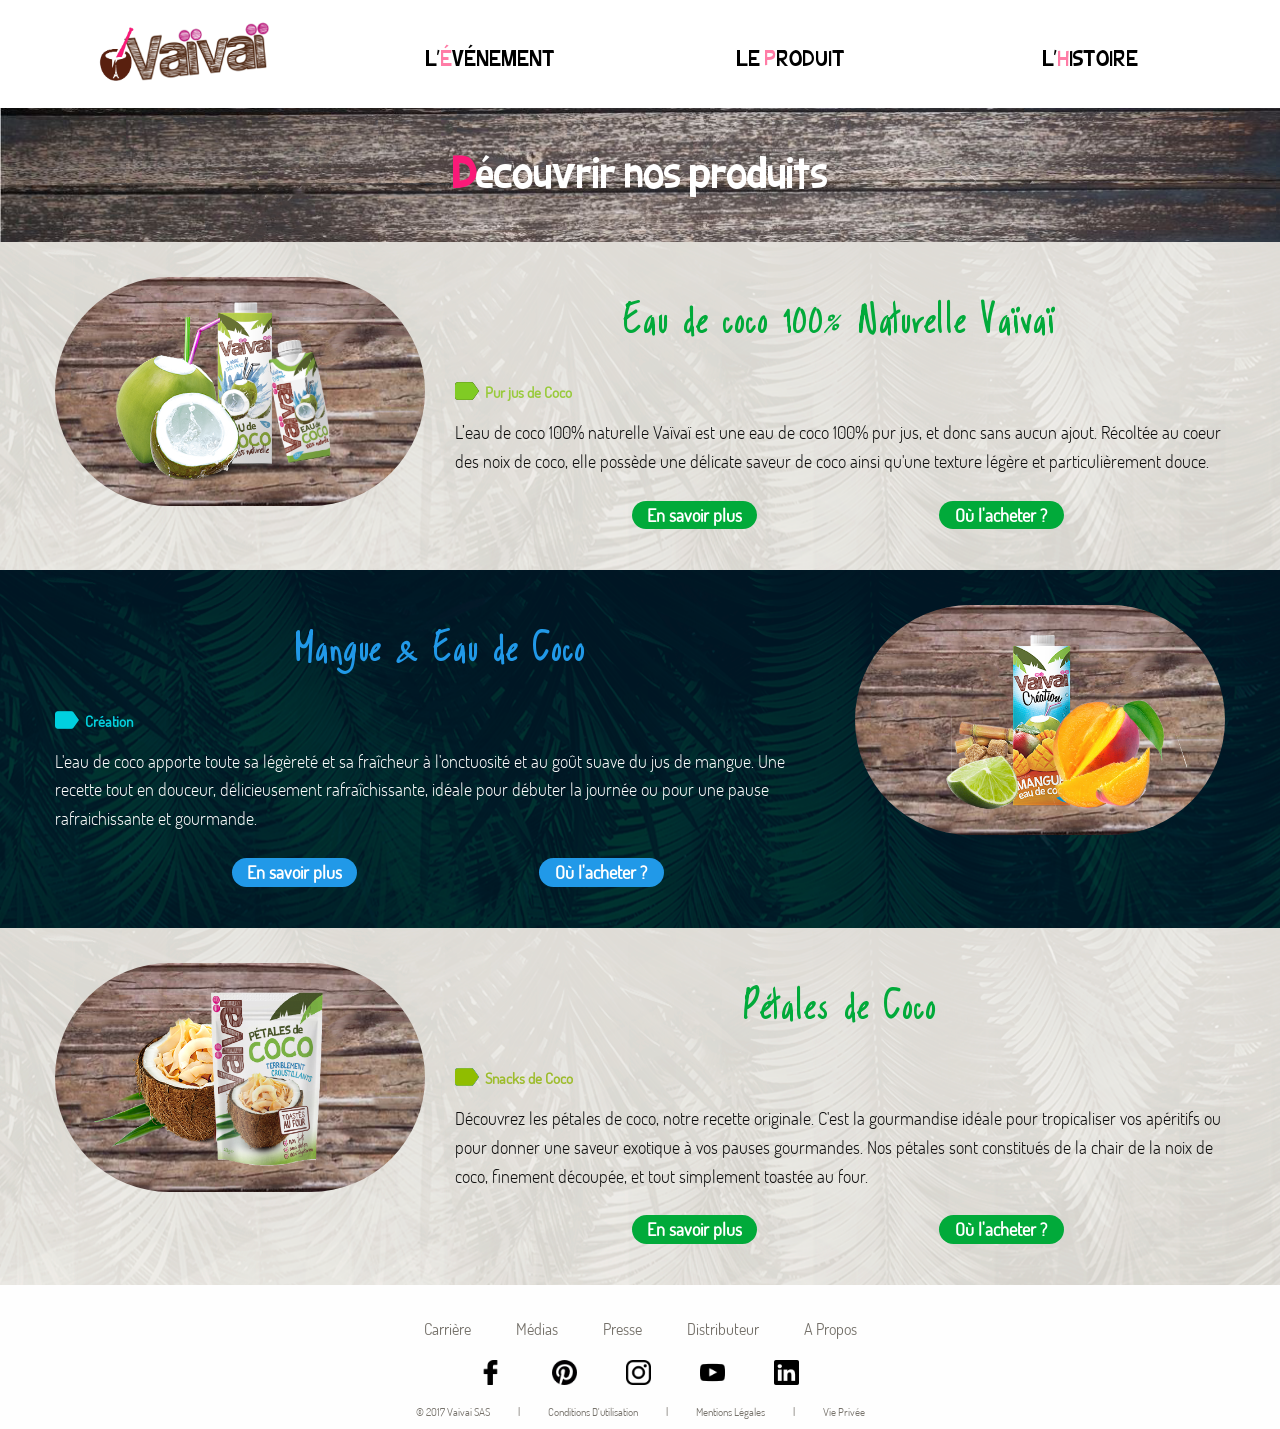
==== commit 4eb49751: "Add files via upload" ====
--- a/page_produits/index.html
+++ b/page_produits/index.html
@@ -17,7 +17,7 @@
      </div>
       <nav class="row" id="monmenu">
         <ul class="menu">
-          <li class="columns medium-3"><a href="#" title="Page d'accueil"><img src="images/Logos/vaivailogo.png" alt="Logo Vaïvaï"></a></li>
+          <li class="columns medium-3"><a href="#" title="Page d'accueil"><img src="images/Logos/vaivailogoevent.png" alt="Logo Vaïvaï"></a></li>
           <li class="columns medium-3 liens"><a href="#" title="événement">l'<span>é</span>vénement</a></li>
           <li class="columns medium-3 liens"><a href="#">le <span>p</span>roduit</a></li>
           <li class="columns medium-3 liens"><a href="#" title="histoire">l'<span>h</span>istoire</a></li>
--- a/page_produits/styles/style.css
+++ b/page_produits/styles/style.css
@@ -104,6 +104,7 @@
 header{
 	
 	font-family: 'Big Bimbo NC';
+	font-size: 20px;
 }
 
 span{
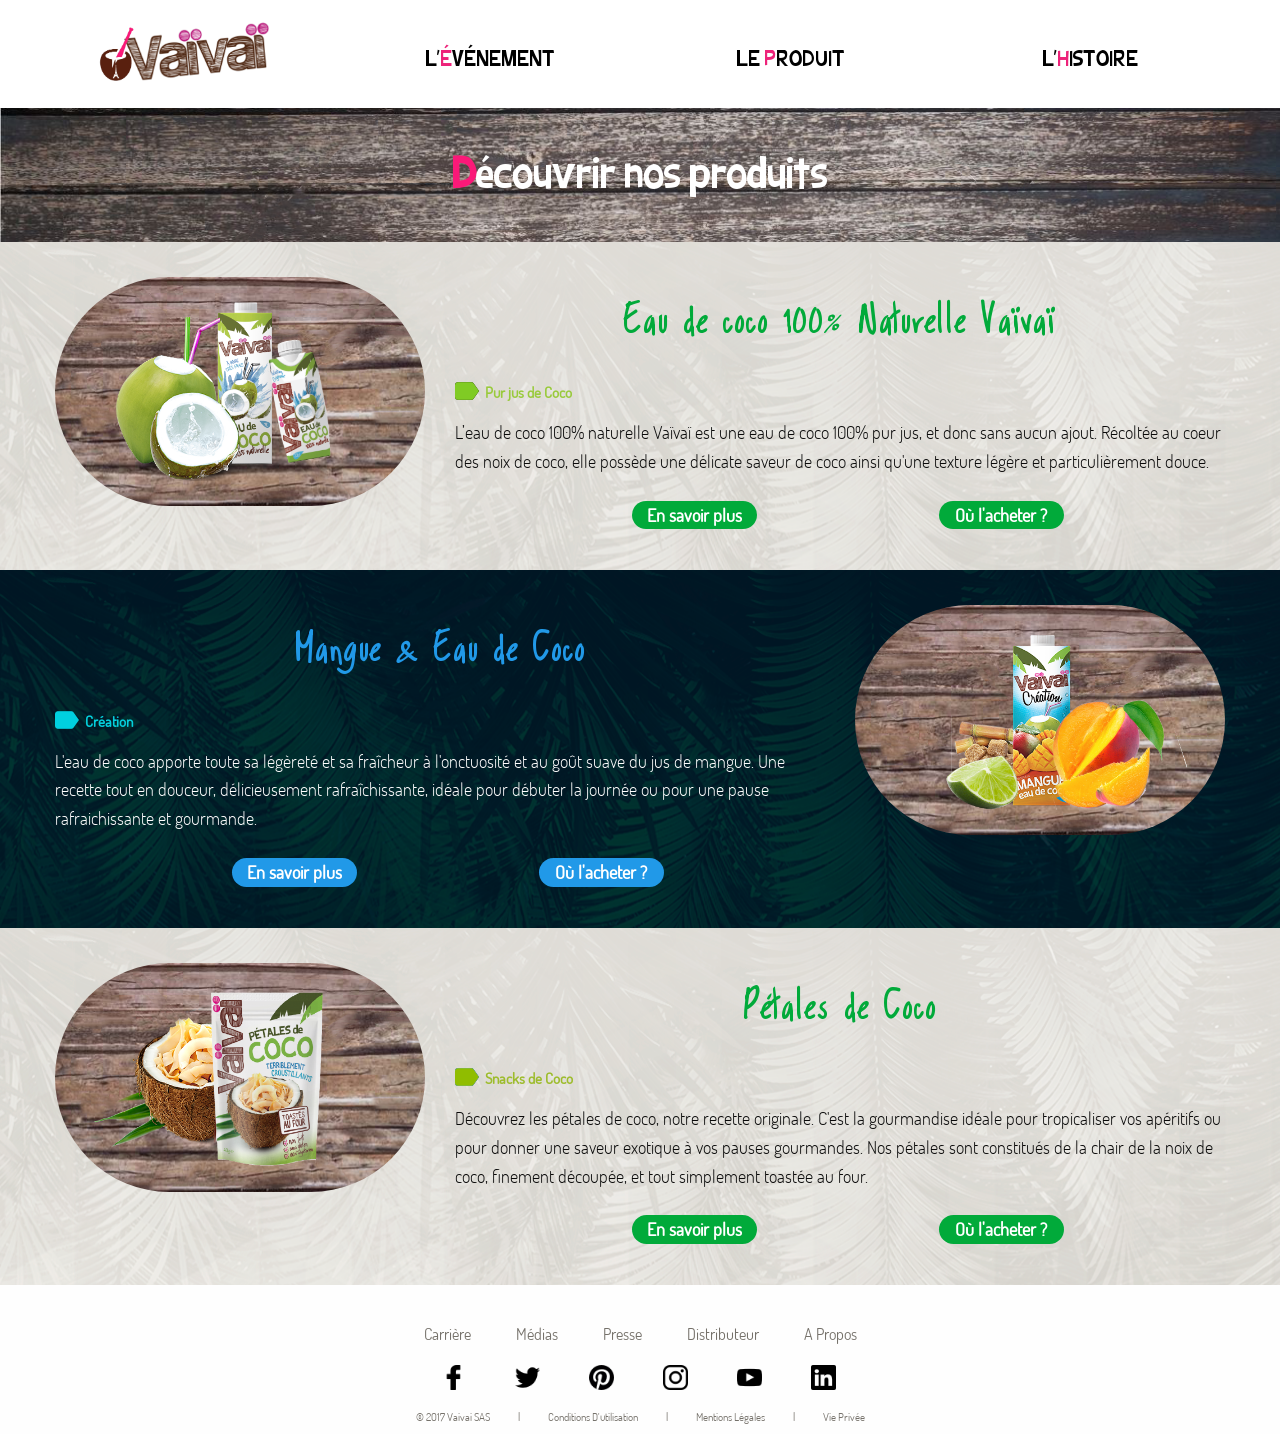
==== commit f0c13ba3: "Add files via upload" ====
--- a/page_produits/index.html
+++ b/page_produits/index.html
@@ -105,6 +105,7 @@
       </ul>
       <ul class=" footer reseauxSociaux menu columns small-12">
         <li><a href="https://www.facebook.com/vaivaifrance" title="facebook vaivai"><img src="images/Logos/facebook-logo.png" alt="logo facebook"></a></li>
+        <li><a href="#" title=twitter vaivai><img src="images/Logos/twitter.png" alt="logo twitter"></a></li>
         <li><a href="https://fr.pinterest.com/vaivai/"><img src="images/Logos/pinterest-logotype.png" alt="logo pinterest"></a></li>
         <li><a href="https://www.instagram.com/vaivaiconnexion/"><img src="images/Logos/instagram-logo.png" alt="instagram logo"></a></li>
         <li><a href="https://www.youtube.com/user/Vaivaiconnexion"><img src="images/Logos/youtube-symbol.png" alt="logo youtube"></a></li>
--- a/page_produits/styles/style.css
+++ b/page_produits/styles/style.css
@@ -108,7 +108,7 @@
 }
 
 span{
-  color:#ff7ca6;
+  color:#ed237a;
 }
 
 /* hover sur le menu */
@@ -307,8 +307,7 @@
 footer{
   text-align:center;
   text-transform:Capitalize;
-  margin-top:25px;
-  margin-bottom:45px;
+  padding-top: 30px;	
 }
 
 ul.footer li, ul.reseauxSociaux li{
@@ -323,15 +322,9 @@
   color:#75716a;
 }
 
-
-footer .menu{
-	
-	font-family: 'TerminalDosis-Regular';
-}
-
 .autresLiens{
   font-size:11px;
-  font-family: 'TerminalDosis-Medium';
+  font-family:Dosis;
 }
 
 ul.reseauxSociaux li a img{
@@ -343,7 +336,11 @@
   padding-bottom:0;
   
 }
-
-section.fondCinq{
-  background:#01aa3a;
-}+footer .menu{
+  font-family:'TerminalDosis-Regular';
+}
+
+.autresLiens{
+  font-size:11px;
+  font-family: 'TerminalDosis-Medium';
+}
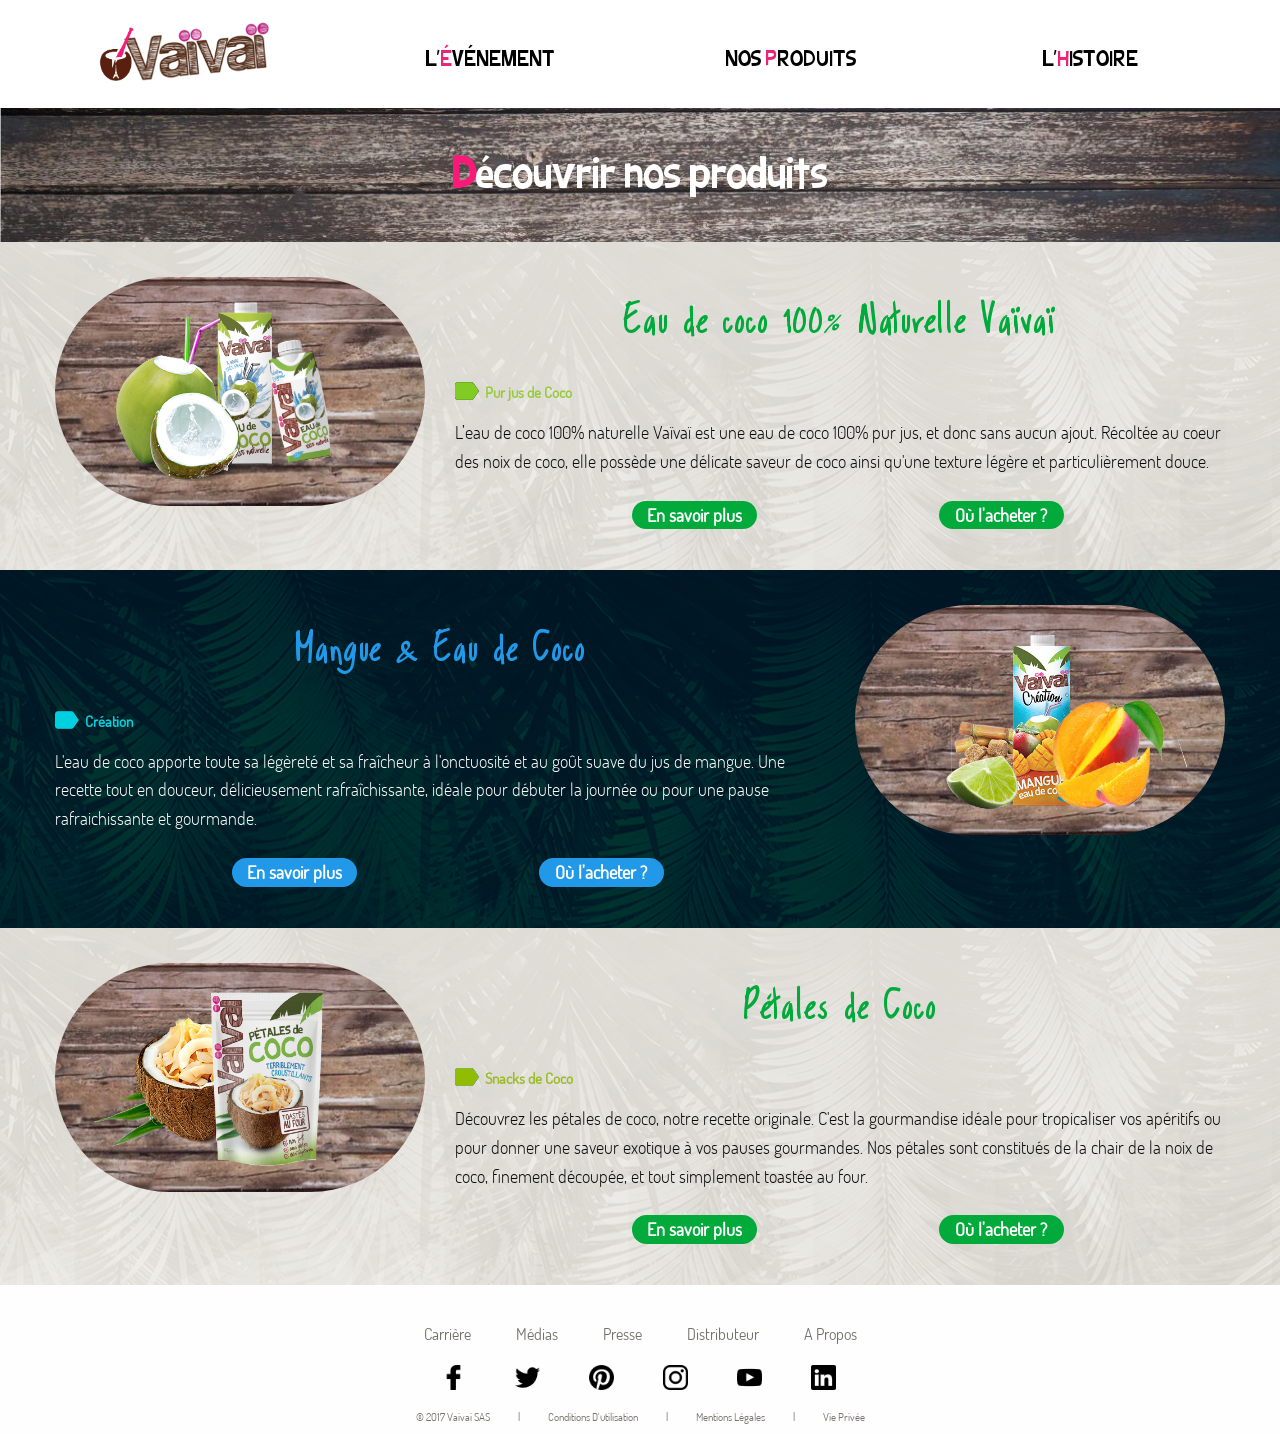
==== commit 7568045e: "Add files via upload" ====
--- a/page_produits/index.html
+++ b/page_produits/index.html
@@ -17,10 +17,10 @@
      </div>
       <nav class="row" id="monmenu">
         <ul class="menu">
-          <li class="columns medium-3"><a href="#" title="Page d'accueil"><img src="images/Logos/vaivailogoevent.png" alt="Logo Vaïvaï"></a></li>
-          <li class="columns medium-3 liens"><a href="#" title="événement">l'<span>é</span>vénement</a></li>
-          <li class="columns medium-3 liens"><a href="#">le <span>p</span>roduit</a></li>
-          <li class="columns medium-3 liens"><a href="#" title="histoire">l'<span>h</span>istoire</a></li>
+          <li class="columns medium-3"><a href="../../index.html" title="Page d'accueil"><img src="images/Logos/vaivailogoevent.png" alt="Logo Vaïvaï"></a></li>
+          <li class="columns medium-3 liens"><a href="../../index.html" title="événement">l'<span>é</span>vénement</a></li>
+          <li class="columns medium-3 liens"><a href="../page_produits/index.html">Nos  <span> p</span>roduits</a></li>
+          <li class="columns medium-3 liens"><a href="../page_histoire/index.html" title="histoire">l'<span>h</span>istoire</a></li>
         </ul>
     </header>
     <!--MAIN-->
@@ -47,8 +47,8 @@
 							<p class="descriptionProduct">
 								L’eau de coco 100% naturelle Vaïvaï est une eau de coco 100% pur jus, et donc sans aucun ajout. Récoltée au coeur des noix de coco, elle possède une délicate saveur de coco ainsi qu'une texture légère et particulièrement douce.
 							</p>
-							<a href="#" title="bouton"><p class="bouton">En savoir plus</p></a>
-							<a href="#" title="bouton"><p class="bouton">Où l'acheter ?</p></a>
+							<a href="https://www.vaivai.fr/fr/product/eau-de-coco-naturelle/" title="bouton"><p class="bouton">En savoir plus</p></a>
+							<a href="https://www.vaivai.fr/fr/product/eau-de-coco-naturelle/#section-achat" title="bouton"><p class="bouton">Où l'acheter ?</p></a>
 						</div>
 					</div>	
 			</section>
@@ -63,8 +63,8 @@
 						<p class="descriptionProduct2">
 							L'eau de coco apporte toute sa légèreté et sa fraîcheur à l'onctuosité et au goût suave du jus de mangue. Une recette tout en douceur, délicieusement rafraîchissante, idéale pour débuter la journée ou pour une pause rafraichissante et gourmande.
 						</p>
-						<a href="#" title="bouton"><p class="bouton2">En savoir plus</p></a>
-						<a href="#" title="bouton"><p class="bouton2">Où l'acheter ?</p></a>
+						<a href="https://www.vaivai.fr/fr/product/eau-de-coco-mangue/" title="bouton"><p class="bouton2">En savoir plus</p></a>
+						<a href="https://www.vaivai.fr/fr/product/eau-de-coco-mangue/#section-achat" title="bouton"><p class="bouton2">Où l'acheter ?</p></a>
 					</div>
 					<!--partie 2-->
 					<div class="small-12 medium-12 large-4 columns">
@@ -87,8 +87,8 @@
 						<p class="descriptionProduct">
 							Découvrez les pétales de coco, notre recette originale. C'est la gourmandise idéale pour tropicaliser vos apéritifs ou pour donner une saveur exotique à vos pauses gourmandes. Nos pétales sont constitués de la chair de la noix de coco, finement découpée, et tout simplement toastée au four.
 						</p>
-						<a href="#" title="bouton"><p class="bouton">En savoir plus</p></a>
-						<a href="#" title="bouton"><p class="bouton">Où l'acheter ?</p></a>
+						<a href="https://www.vaivai.fr/fr/product/petales-de-coco-originale/" title="bouton"><p class="bouton">En savoir plus</p></a>
+						<a href="https://www.vaivai.fr/fr/product/petales-de-coco-originale/#section-achat" title="bouton"><p class="bouton">Où l'acheter ?</p></a>
 					</div>
 				</div>
 			</section>
@@ -105,7 +105,7 @@
       </ul>
       <ul class=" footer reseauxSociaux menu columns small-12">
         <li><a href="https://www.facebook.com/vaivaifrance" title="facebook vaivai"><img src="images/Logos/facebook-logo.png" alt="logo facebook"></a></li>
-        <li><a href="#" title=twitter vaivai><img src="images/Logos/twitter.png" alt="logo twitter"></a></li>
+        <li><a href="https://twitter.com/?lang=fr" title=twitter vaivai><img src="images/Logos/twitter.png" alt="logo twitter"></a></li>
         <li><a href="https://fr.pinterest.com/vaivai/"><img src="images/Logos/pinterest-logotype.png" alt="logo pinterest"></a></li>
         <li><a href="https://www.instagram.com/vaivaiconnexion/"><img src="images/Logos/instagram-logo.png" alt="instagram logo"></a></li>
         <li><a href="https://www.youtube.com/user/Vaivaiconnexion"><img src="images/Logos/youtube-symbol.png" alt="logo youtube"></a></li>
